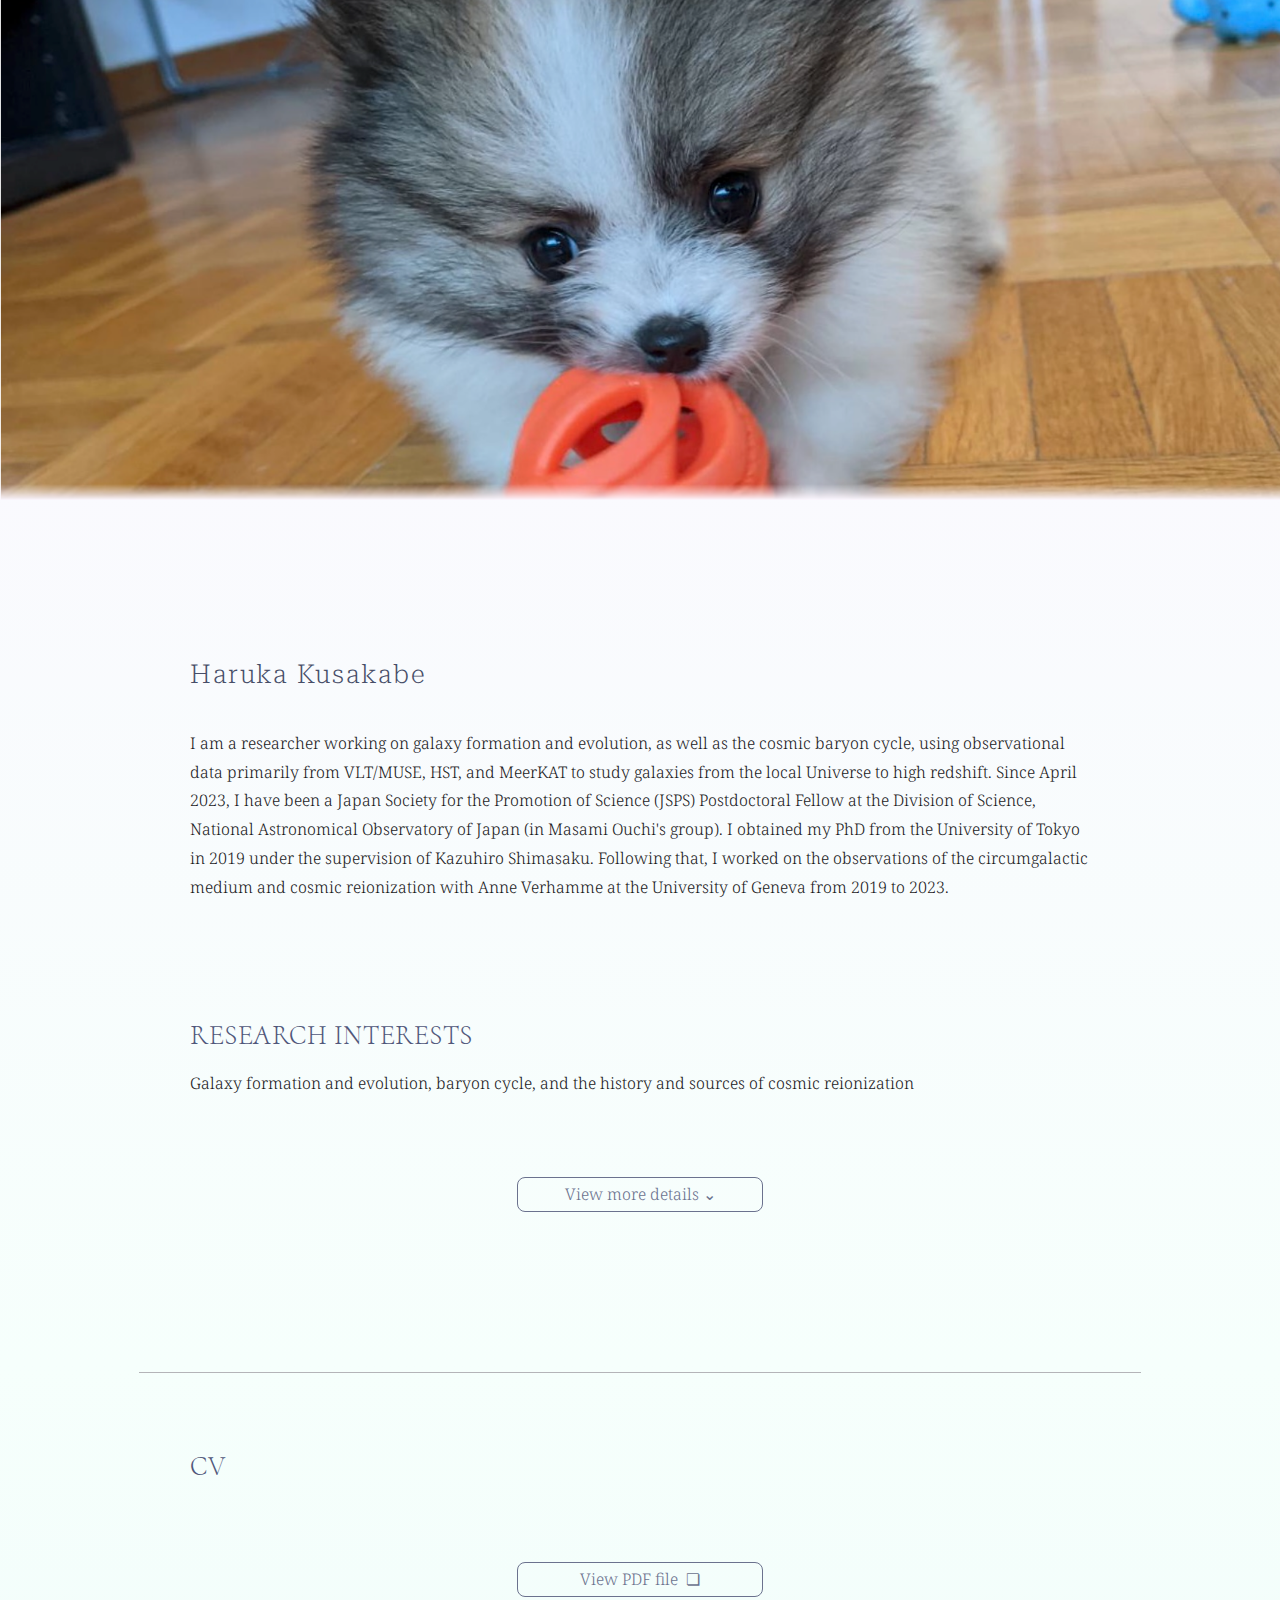
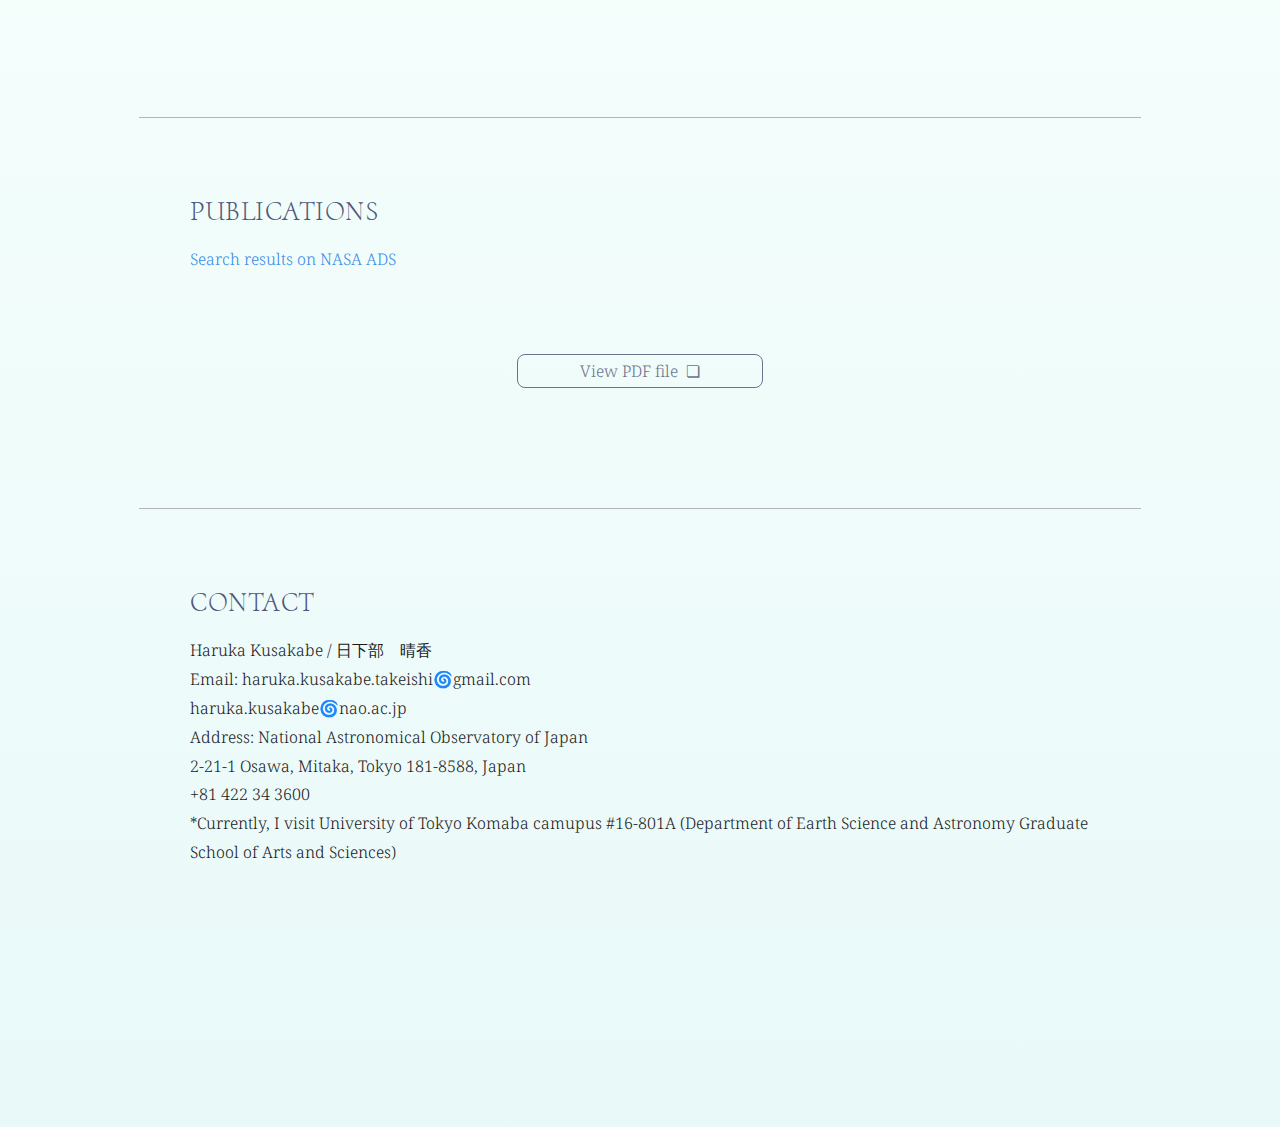
==== index.html @ 2bd5a1b7 "Update index.html" ====
<!DOCTYPE html>
<html lang="en">
  <head>
    <meta charset="UTF-8">
    <link rel="preconnect" href="https://fonts.googleapis.com">
    <link rel="preconnect" href="https://fonts.gstatic.com" crossorigin>
    <link href="https://fonts.googleapis.com/css2?family=Cormorant+Upright:wght@300;400;500;600;700&family=Noto+Serif:ital,wght@0,100..900;1,100..900&display=swap" rel="stylesheet">
    <link href="https://fonts.googleapis.com/css2?family=Roboto+Serif:ital,opsz,wght@0,8..144,100..900;1,8..144,100..900&display=swap" rel="stylesheet">

    <link rel="stylesheet" type="text/css" href="./style.css">

    <title>Haruka Kusakabe|日下部晴香 </title>
  </head>

  <body>
    <div id="main">
      <div id="top_pic" style="background-image:url('./pics/013.png');">
	<div id="blur_pic"></div>
      </div>
      


      <div class="wrapper">
	<div class="section">

	  <div id="name">
	    Haruka Kusakabe<br>
	  </div>
I am a researcher working on galaxy formation and evolution, as well as the cosmic baryon cycle, using observational data primarily from VLT/MUSE, HST, and MeerKAT to study galaxies from the local Universe to high redshift. Since April 2023, I have been a Japan Society for the Promotion of Science (JSPS) Postdoctoral Fellow at the Division of Science, National Astronomical Observatory of Japan (in Masami Ouchi's group). I obtained my PhD from the University of Tokyo in 2019 under the supervision of Kazuhiro Shimasaku. Following that, I worked on the observations of the circumgalactic medium and cosmic reionization with Anne Verhamme at the University of Geneva from 2019 to 2023. 
	</div>
      </div>


      <div class="wrapper">
	<div class="section">

	  <h1>RESEARCH INTERESTS</h1>

	  <div>
	    Galaxy formation and evolution, baryon cycle, and the history and sources of cosmic reionization
	  </div>

<div class="detail-area">
	    <input id="toggle1" class="toggle" type="checkbox">
	    <label class="toggle-label" for="toggle1"></label>
	    <div class="toggle-content">
	      <div class="hidden-pdf">
		<embed src="./research.pdf#toolbar=1&navpanes=0&zoom=35" type="application/pdf">
	      </div>
	    </div>
	  </div>

	</div>
      </div>

      <hr>

      <div class="wrapper">
	<div class="section">

	  <h1>CV</h1>

	  <div class="detail-area">
	    <a href="./cv.pdf" target="_blank"><div class="pdflink">View PDF file&nbsp;&nbsp;&#x274F;</div></a>
	  </div>

	</div>
      </div>

      <hr>

      <div class="wrapper">
	<div class="section">

	  <h1>PUBLICATIONS</h1>

	  <div>
	    <a href="https://ui.adsabs.harvard.edu/search/q=((author%3A%22Kusakabe%2C%20Haruka%22)%20AND%20year%3A2015-2024)&sort=date%20desc%2C%20bibcode%20desc&p_=0" target="_blank">Search results on NASA ADS</a>
	  </div>

	  <div class="detail-area">
	    <a href="publication_list.pdf" target="_blank"><div class="pdflink">View PDF file&nbsp;&nbsp;&#x274F;</div></a>
	  </div>

	</div>
      </div>

      <hr>

      <div class="wrapper">
	<div class="section">
	  
	  <h1>CONTACT</h1>
	  <div>
	    Haruka Kusakabe / 日下部　晴香<br>
	    Email: haruka.kusakabe.takeishi&#x1f300;gmail.com<br>
	    haruka.kusakabe&#x1f300;nao.ac.jp<br>
	    Address: National Astronomical Observatory of Japan<br>
	    2-21-1 Osawa, Mitaka, Tokyo 181-8588, Japan<br>
	    +81 422 34 3600<br>
	    *Currently, I visit University of Tokyo Komaba camupus #16-801A (Department of Earth Science and Astronomy Graduate School of Arts and Sciences)
	    </div>
	</div>
      </div>

    </div>
  </body>
</html>
---- style.css ----
body {
    margin:0;
    padding:0;
    color: #1a1a1c;
    background-color: #474E68;
}

#main {
    background-image: linear-gradient(#FCF7FF 0%, #F6FFFC 50%, #E9F9F9 100%);
    padding-bottom:140px;
}

hr {
    width:1000px;
    margin:0 auto;
    padding:0;
    border:1px solid #B4B4B8;
    border-top:none;
}

a {
    color: #378CE7;
    text-decoration: none;
}

a:visited {
    color: #378CE7;
}

#top_pic {
    position: relative;
    display: block;
    height:500px;
    background-position:center;
    background-repeat: no-repeat;
    background-size: 100%;
}

#blur_pic{
    position: absolute;
    bottom: 0;
    display: block;
    height:16px;
    width: 100%;
    background-color:#FCF7FF;
    mask-image: linear-gradient(to top, rgba(252, 247, 255, 1), transparent);
}

#name{
    margin:160px 0 40px 0 ;
    color: #474E68;
    font-size: 26px;
    font-family: "Roboto Serif", serif;
    font-optical-sizing: auto;
    font-weight: 200;
    font-style: normal;
    letter-spacing: 0.06em;
}


.wrapper {
    margin: 80px 0 120px 0;
}

.section{
    width:900px;
    margin: 0 auto;
    font-family: "Noto Serif", serif;
    font-optical-sizing: auto;
    font-weight: 300;
    font-style: normal;
    line-height:1.8em;
}


h1 {
    color:#50577A;
    font-size: 1.7em;
    font-family: "Cormorant Upright", serif;
    font-optical-sizing: auto;
    font-weight: 300;
    font-style: normal;
    letter-spacing:0.02em;
}

div.detail-area{
    margin-top:80px;
    text-align:center;
}

.toggle{
    display: none;
}

.toggle-label{
    display: inline-block;
    width:240px;
    margin-bottom:40px;
    padding: 2px;
    border: 1px solid #6B728E;
    border-radius:8px;
    color:#6B728E;
}

.toggle-label::before {
    content: 'View more details \0020 \0020 \0020 \2304';
}

.toggle-label:hover{
    cursor: pointer;
    background-color:#E3F4F4;
    transition: background-color .1s linear;
}

.toggle:checked + .toggle-label::before {
    content: 'Close \0020 \0020 \2303';
}

.toggle-content{
    height: 0;
    opacity: 0;
    transition: .5s;
    visibility: hidden;
}

.toggle:checked + .toggle-label + .toggle-content{
    height:600px;
    opacity: 1;
    visibility: visible;
    border: 1px solidn #484C4F;
    border-radius:4px;
    box-shadow: 10px 10px 5px #CCC;
}

.hidden-pdf{
    width:100%;
    height:100%;
}

embed {
    width: 100%;
    height: 100%;
    margin: 0 auto;
    border-radius:4px;
}

.pdflink {
    display: inline-block;
    width:240px;
    margin: 0 auto;
    padding: 2px;
    border: 1px solid #6B728E;
    border-radius:8px;
    color:#6B728E;
}

.pdflink:hover {
    background-color:#E3F4F4;
    transition: background-color .1s linear;
}
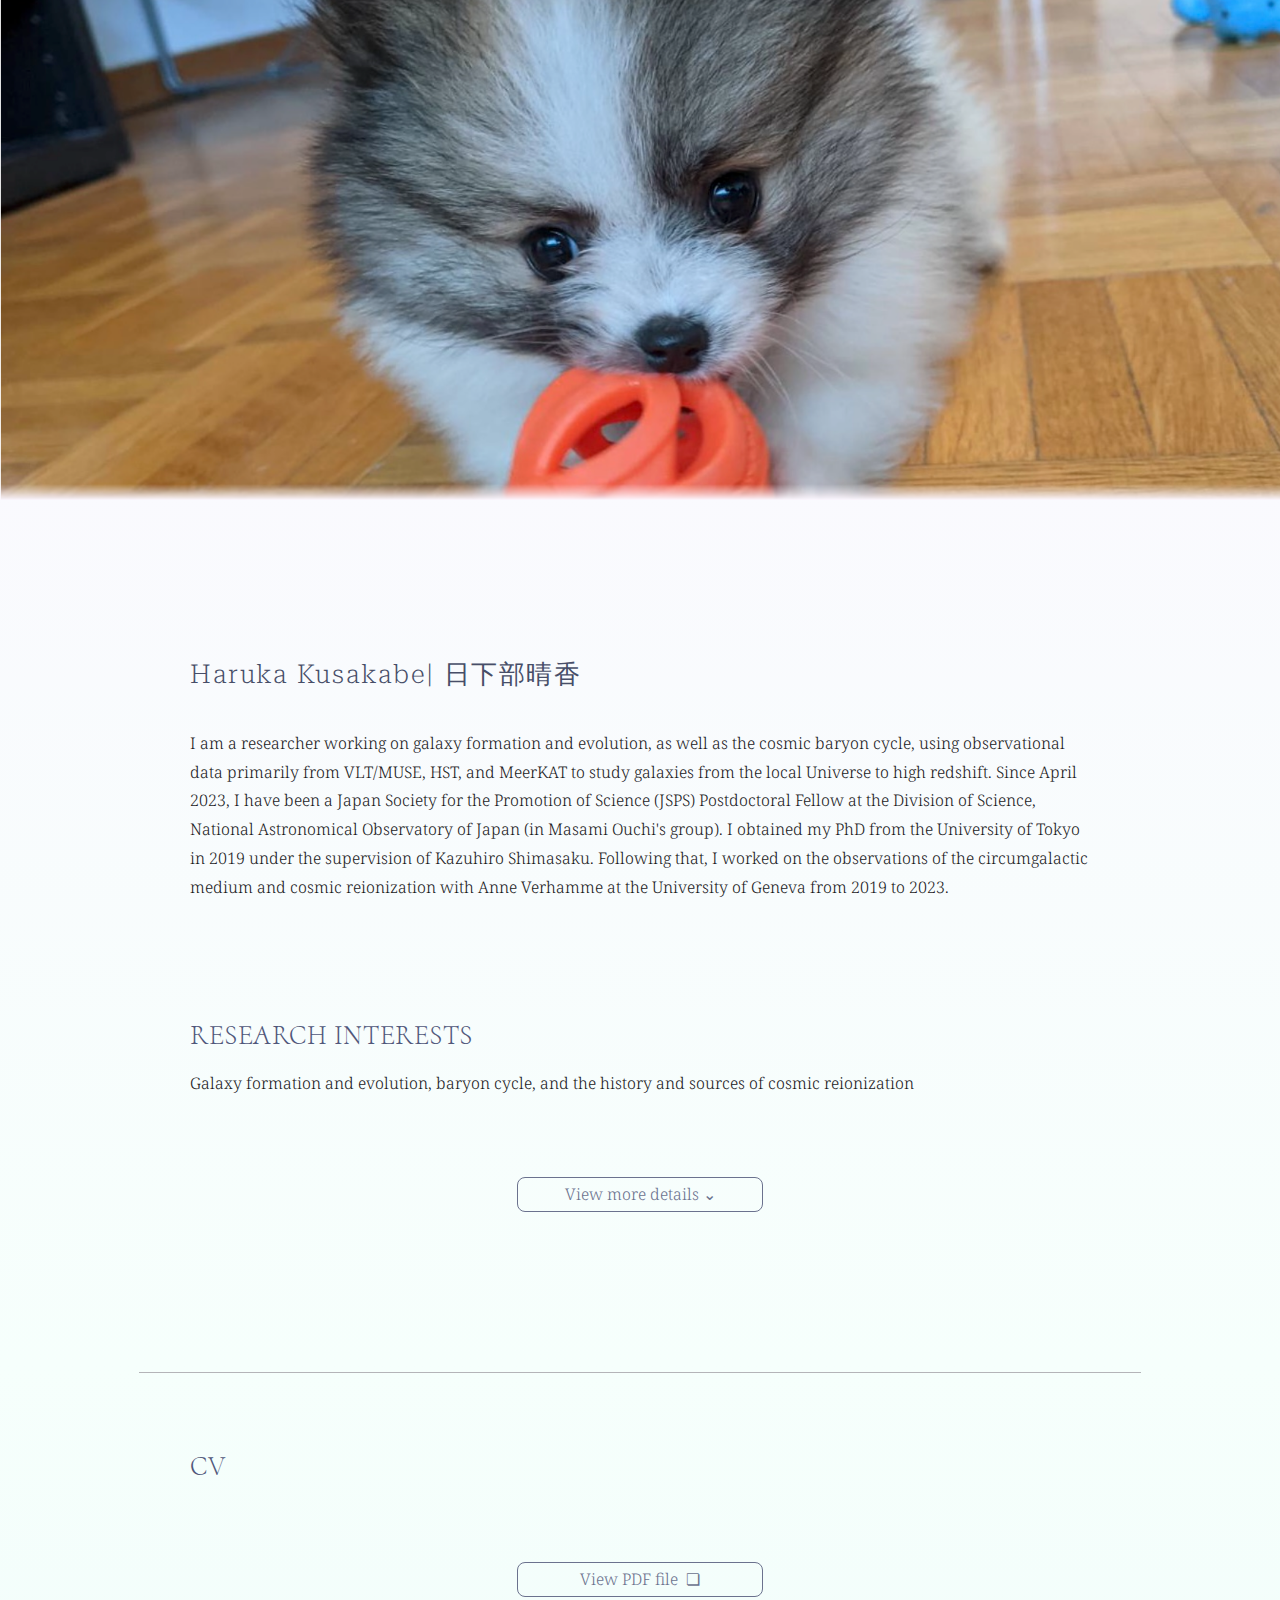
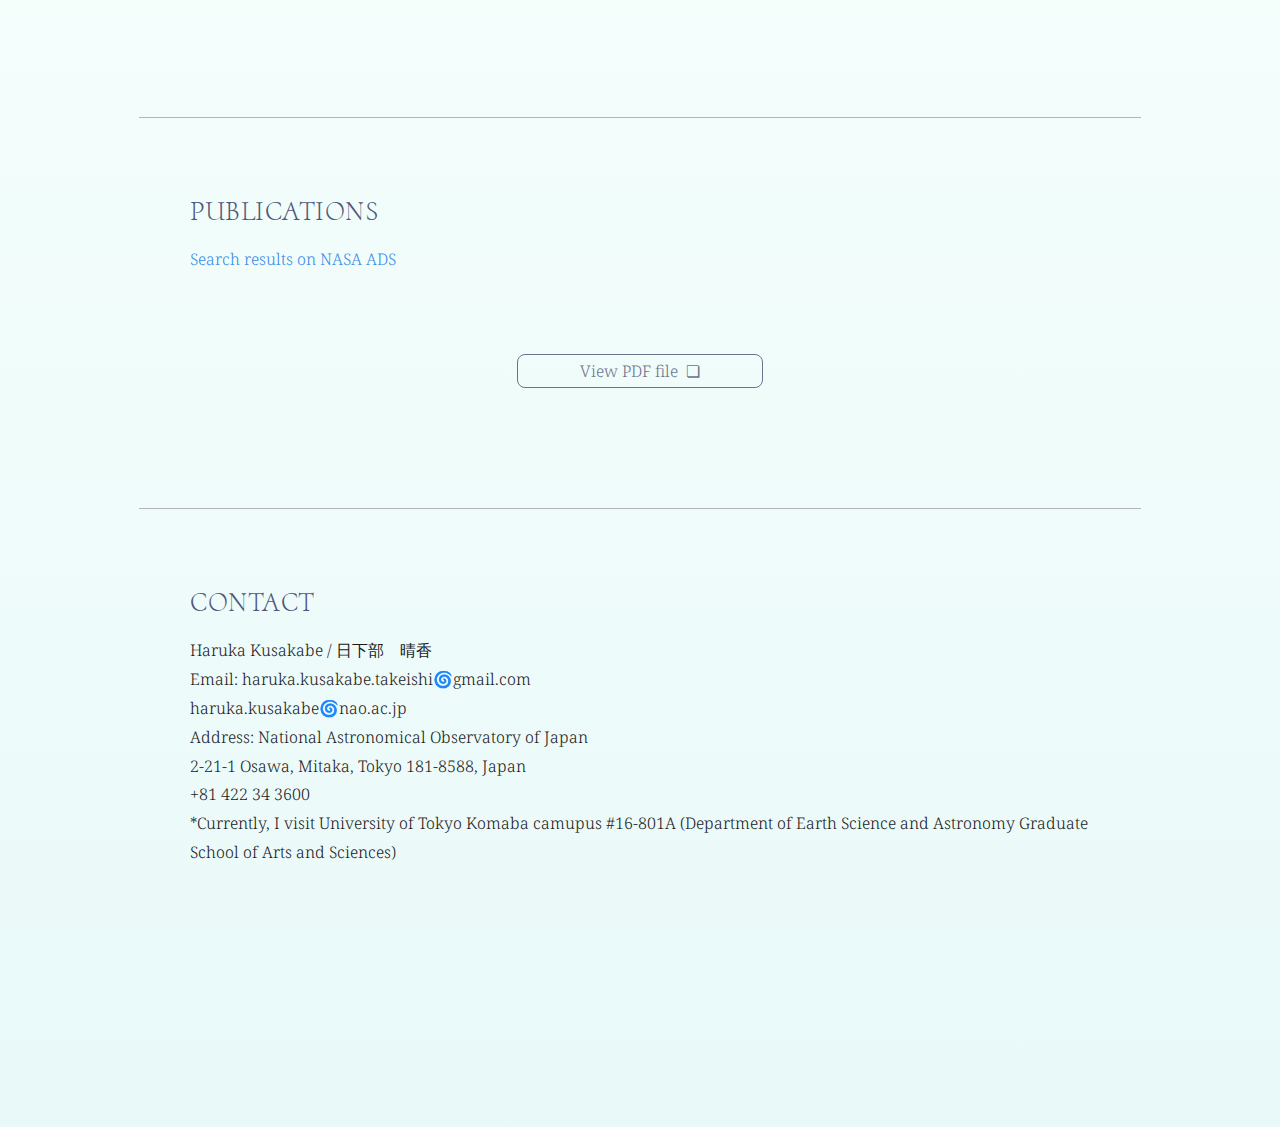
==== commit b00b9109: "Update index.html" ====
--- a/index.html
+++ b/index.html
@@ -24,7 +24,7 @@
 	<div class="section">
 
 	  <div id="name">
-	    Haruka Kusakabe<br>
+	    Haruka Kusakabe| 日下部晴香 <br>
 	  </div>
 I am a researcher working on galaxy formation and evolution, as well as the cosmic baryon cycle, using observational data primarily from VLT/MUSE, HST, and MeerKAT to study galaxies from the local Universe to high redshift. Since April 2023, I have been a Japan Society for the Promotion of Science (JSPS) Postdoctoral Fellow at the Division of Science, National Astronomical Observatory of Japan (in Masami Ouchi's group). I obtained my PhD from the University of Tokyo in 2019 under the supervision of Kazuhiro Shimasaku. Following that, I worked on the observations of the circumgalactic medium and cosmic reionization with Anne Verhamme at the University of Geneva from 2019 to 2023. 
 	</div>
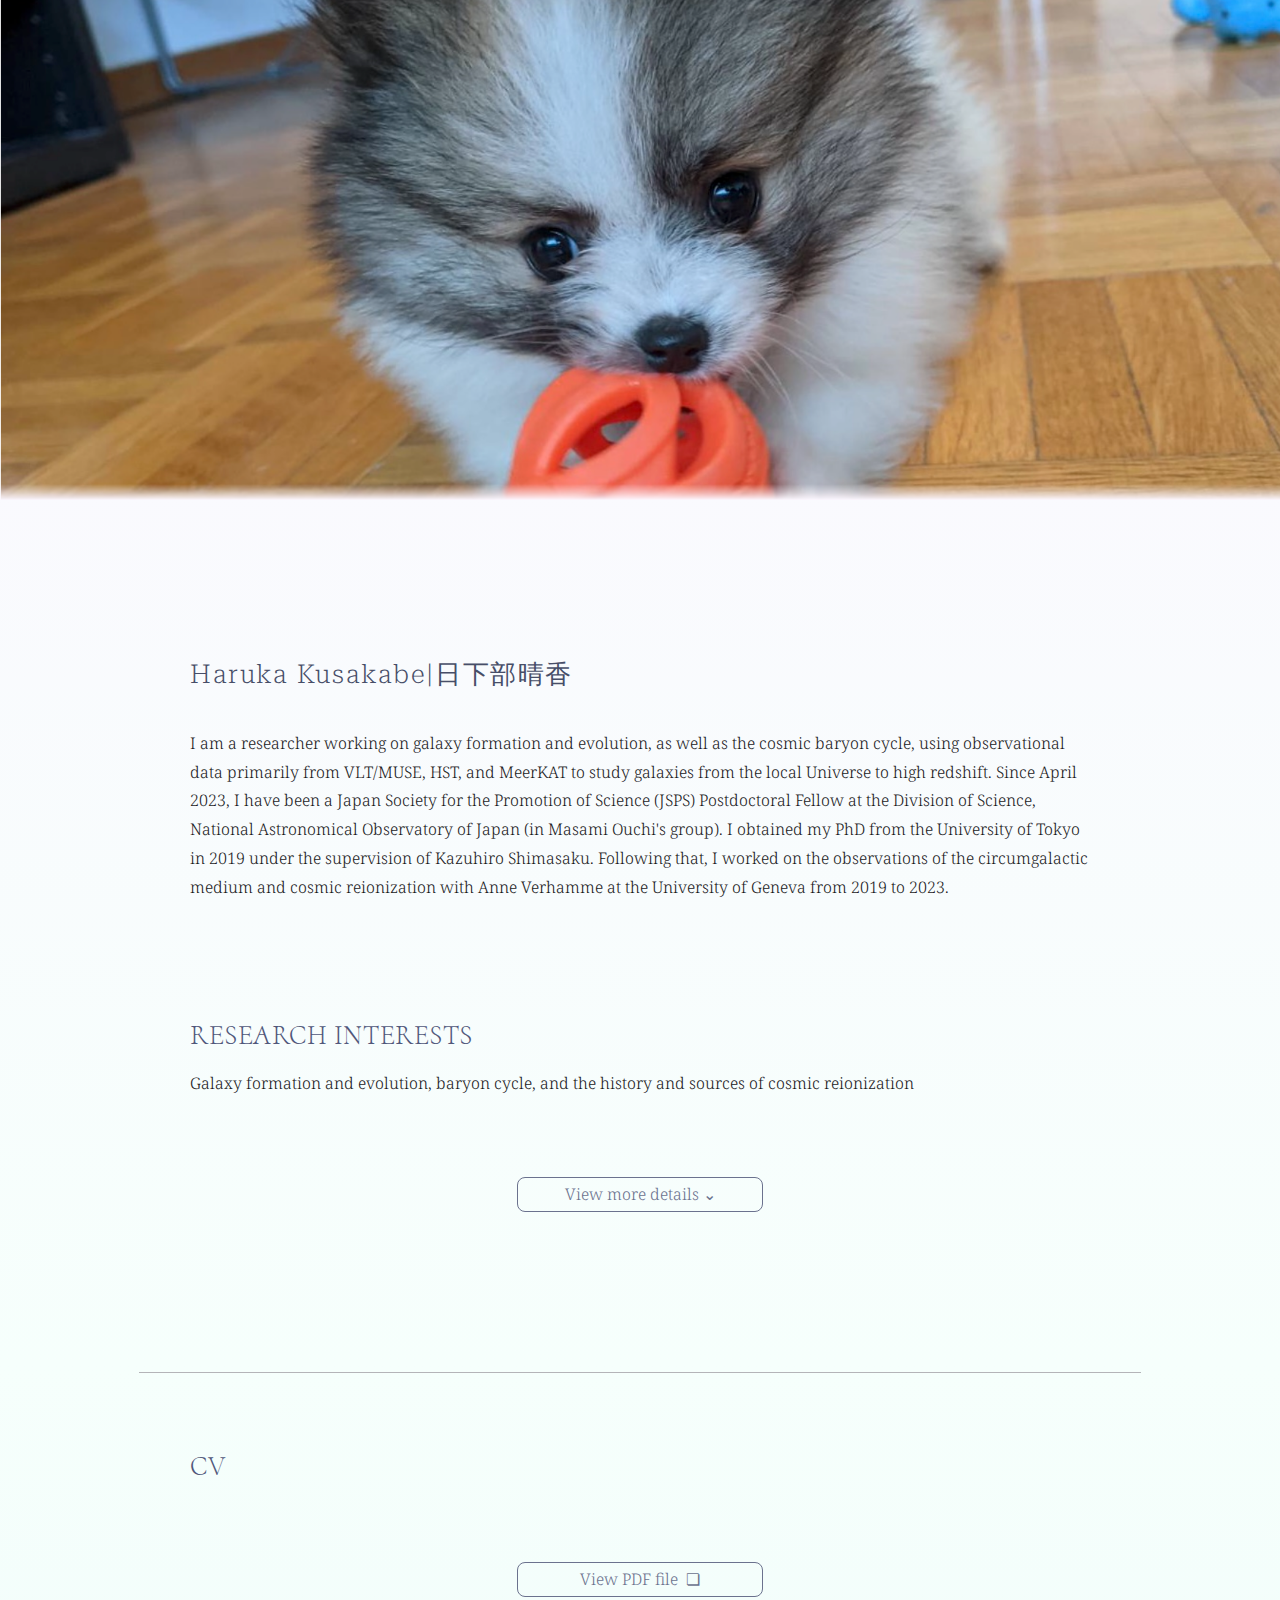
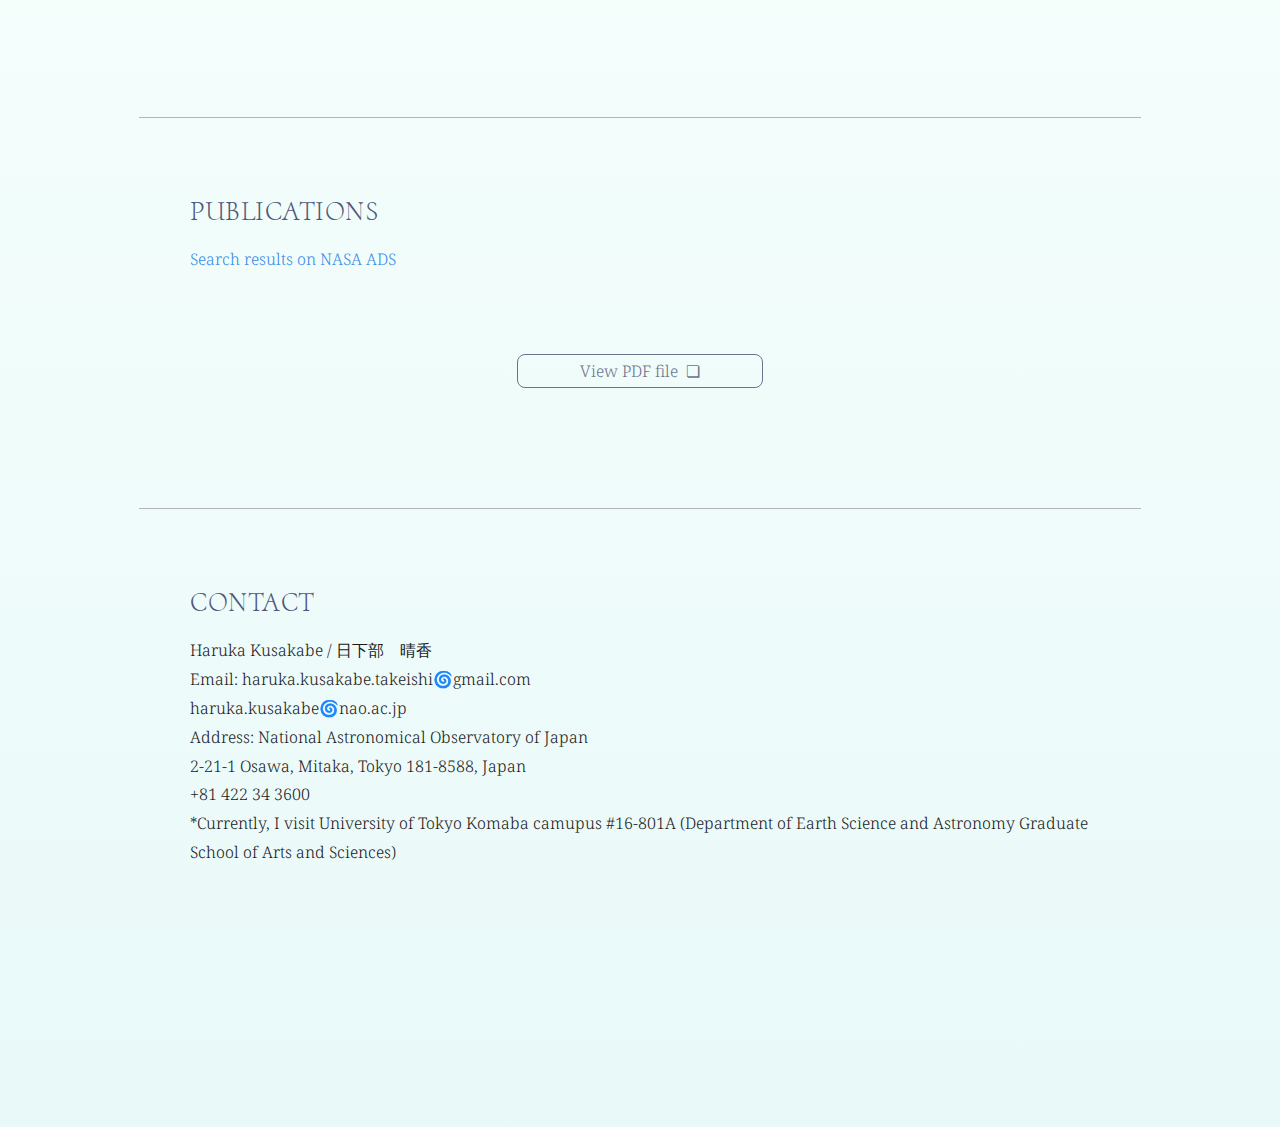
==== commit e0933a10: "Update index.html" ====
--- a/index.html
+++ b/index.html
@@ -24,7 +24,7 @@
 	<div class="section">
 
 	  <div id="name">
-	    Haruka Kusakabe| 日下部晴香 <br>
+	    Haruka Kusakabe|日下部晴香 <br>
 	  </div>
 I am a researcher working on galaxy formation and evolution, as well as the cosmic baryon cycle, using observational data primarily from VLT/MUSE, HST, and MeerKAT to study galaxies from the local Universe to high redshift. Since April 2023, I have been a Japan Society for the Promotion of Science (JSPS) Postdoctoral Fellow at the Division of Science, National Astronomical Observatory of Japan (in Masami Ouchi's group). I obtained my PhD from the University of Tokyo in 2019 under the supervision of Kazuhiro Shimasaku. Following that, I worked on the observations of the circumgalactic medium and cosmic reionization with Anne Verhamme at the University of Geneva from 2019 to 2023. 
 	</div>
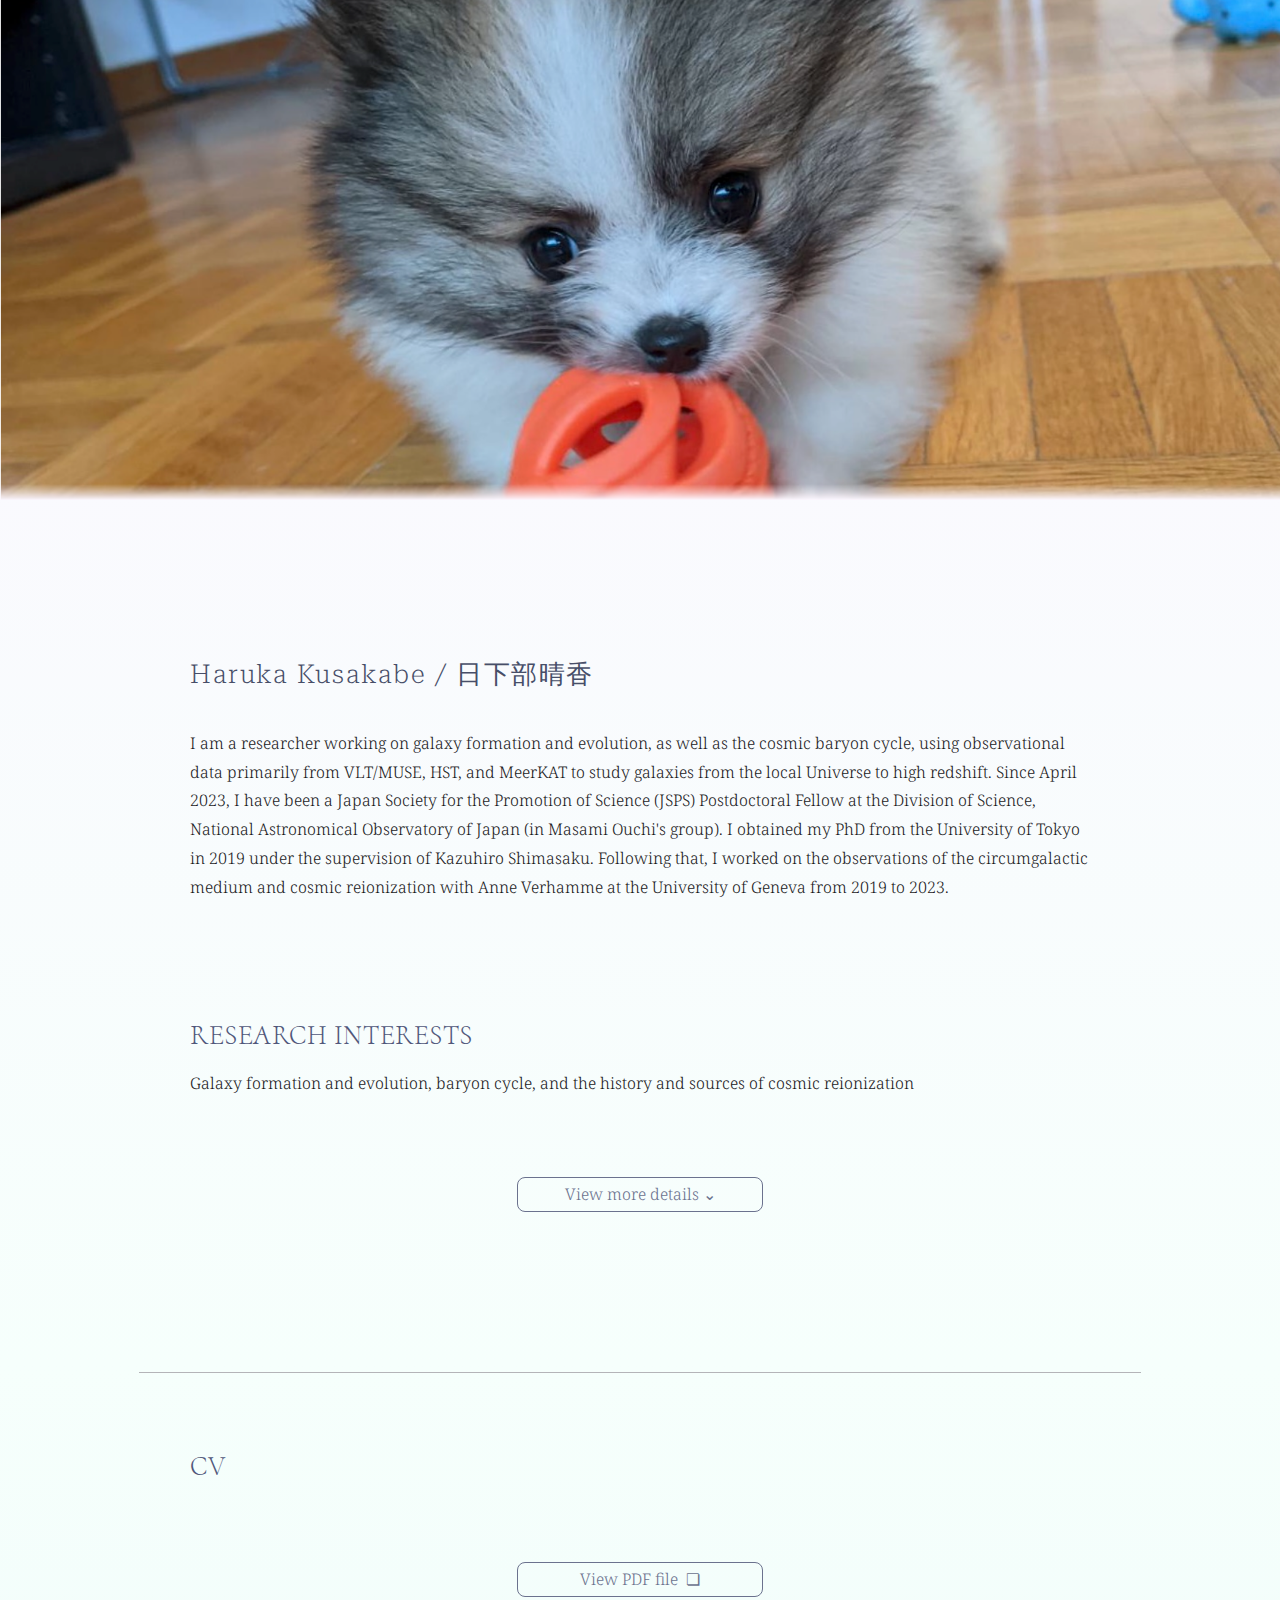
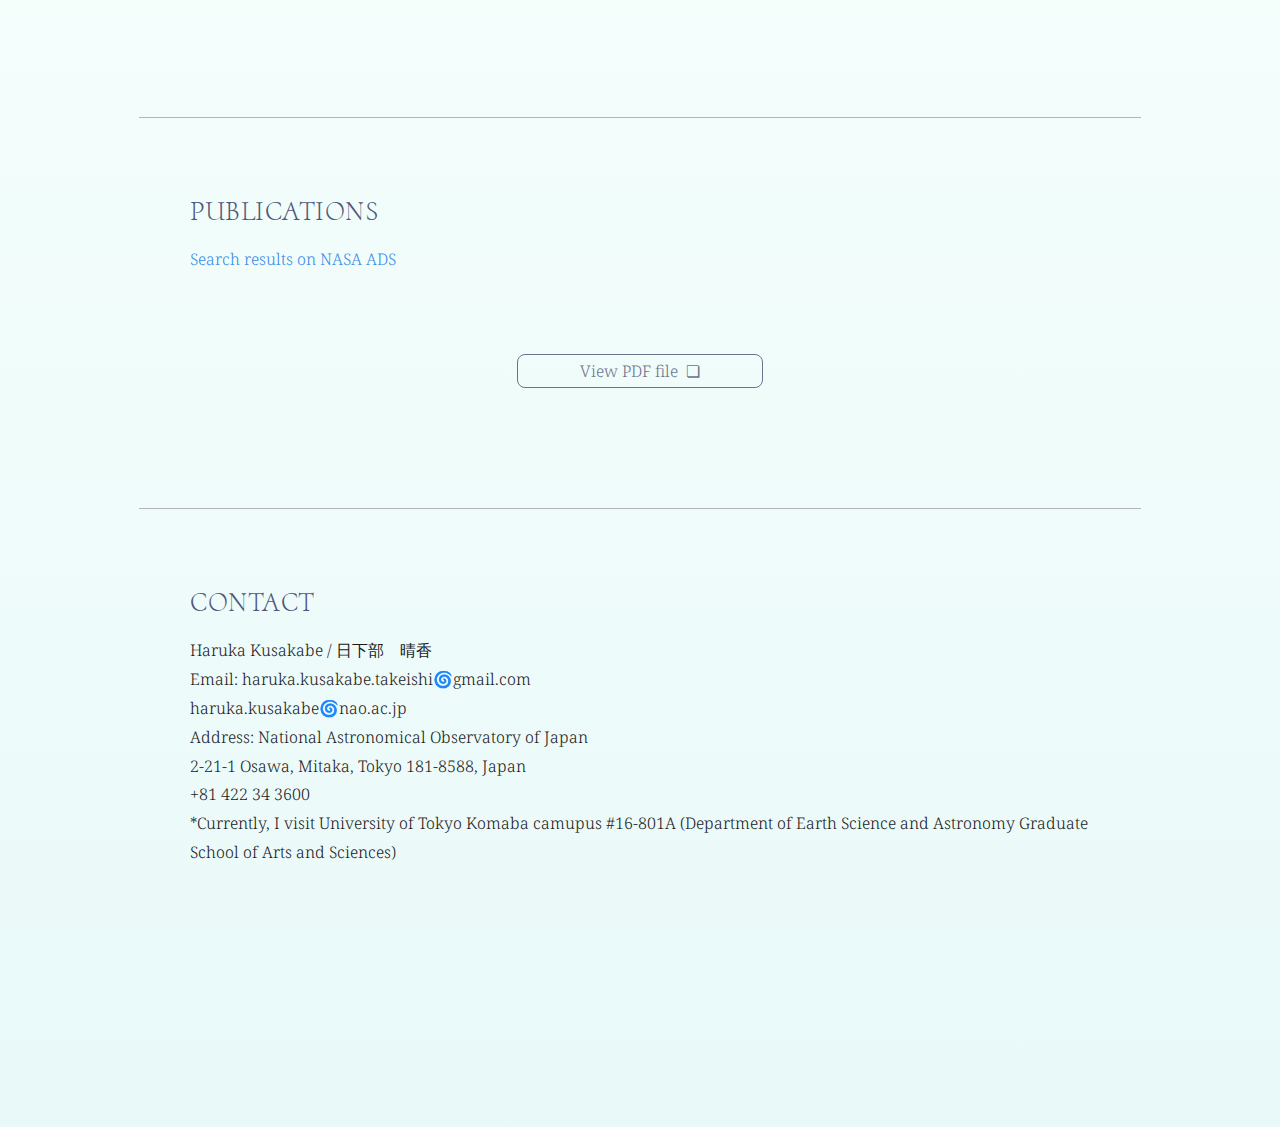
==== commit 15f1f135: "Update index.html" ====
--- a/index.html
+++ b/index.html
@@ -9,7 +9,7 @@
 
     <link rel="stylesheet" type="text/css" href="./style.css">
 
-    <title>Haruka Kusakabe|日下部晴香 </title>
+    <title>Haruka Kusakabe | 日下部晴香 </title>
   </head>
 
   <body>
@@ -24,7 +24,7 @@
 	<div class="section">
 
 	  <div id="name">
-	    Haruka Kusakabe|日下部晴香 <br>
+	    Haruka Kusakabe / 日下部晴香 <br>
 	  </div>
 I am a researcher working on galaxy formation and evolution, as well as the cosmic baryon cycle, using observational data primarily from VLT/MUSE, HST, and MeerKAT to study galaxies from the local Universe to high redshift. Since April 2023, I have been a Japan Society for the Promotion of Science (JSPS) Postdoctoral Fellow at the Division of Science, National Astronomical Observatory of Japan (in Masami Ouchi's group). I obtained my PhD from the University of Tokyo in 2019 under the supervision of Kazuhiro Shimasaku. Following that, I worked on the observations of the circumgalactic medium and cosmic reionization with Anne Verhamme at the University of Geneva from 2019 to 2023. 
 	</div>
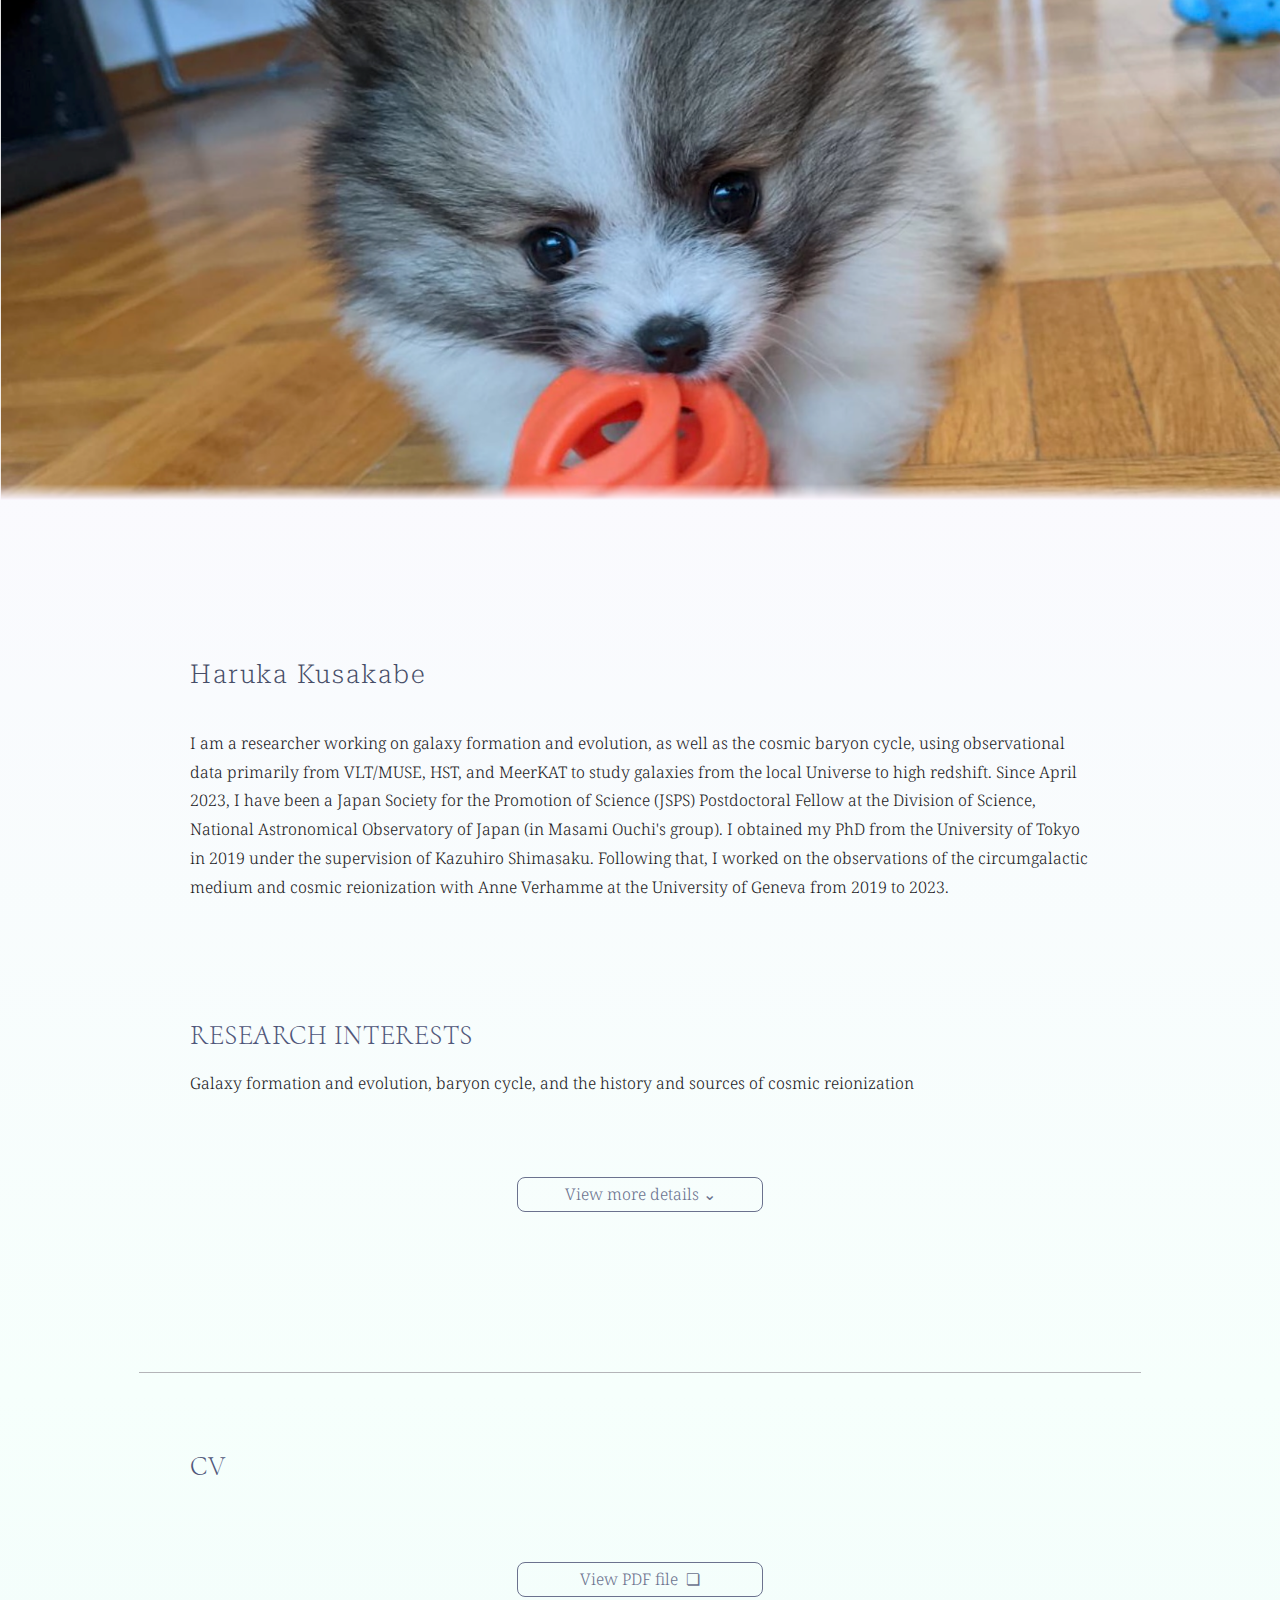
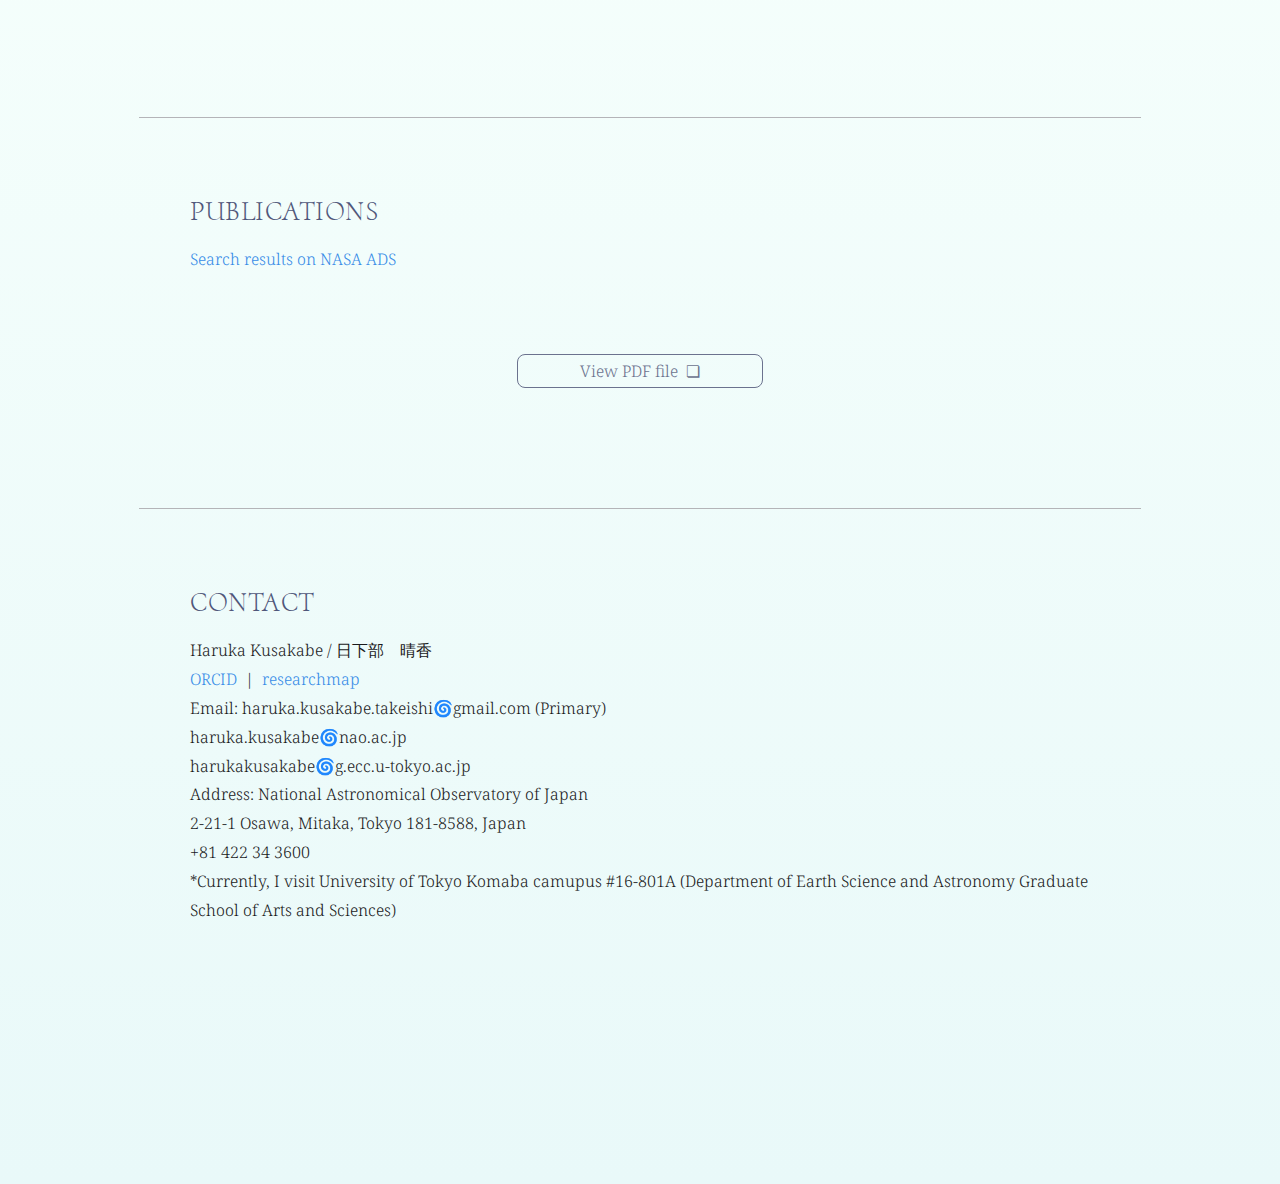
==== commit f73579ad: "Add files via upload" ====
--- a/index.html
+++ b/index.html
@@ -2,6 +2,8 @@
 <html lang="en">
   <head>
     <meta charset="UTF-8">
+    <title>Haruka Kusakabe | 日下部晴香 </title>
+    <meta name="author" content="Haruka Kusakabe"
     <link rel="preconnect" href="https://fonts.googleapis.com">
     <link rel="preconnect" href="https://fonts.gstatic.com" crossorigin>
     <link href="https://fonts.googleapis.com/css2?family=Cormorant+Upright:wght@300;400;500;600;700&family=Noto+Serif:ital,wght@0,100..900;1,100..900&display=swap" rel="stylesheet">
@@ -9,7 +11,6 @@
 
     <link rel="stylesheet" type="text/css" href="./style.css">
 
-    <title>Haruka Kusakabe | 日下部晴香 </title>
   </head>
 
   <body>
@@ -24,7 +25,7 @@
 	<div class="section">
 
 	  <div id="name">
-	    Haruka Kusakabe / 日下部晴香 <br>
+	    Haruka Kusakabe<br>
 	  </div>
 I am a researcher working on galaxy formation and evolution, as well as the cosmic baryon cycle, using observational data primarily from VLT/MUSE, HST, and MeerKAT to study galaxies from the local Universe to high redshift. Since April 2023, I have been a Japan Society for the Promotion of Science (JSPS) Postdoctoral Fellow at the Division of Science, National Astronomical Observatory of Japan (in Masami Ouchi's group). I obtained my PhD from the University of Tokyo in 2019 under the supervision of Kazuhiro Shimasaku. Following that, I worked on the observations of the circumgalactic medium and cosmic reionization with Anne Verhamme at the University of Geneva from 2019 to 2023. 
 	</div>
@@ -93,8 +94,10 @@
 	  <h1>CONTACT</h1>
 	  <div>
 	    Haruka Kusakabe / 日下部　晴香<br>
-	    Email: haruka.kusakabe.takeishi&#x1f300;gmail.com<br>
+	    <a href="https://orcid.org/0000-0002-3801-434X" target="_blank">ORCID</a>&nbsp;&nbsp;|&nbsp;&nbsp;<a href="https://researchmap.jp/haruka_kusakabe" target="_blank">researchmap</a><br>
+	    Email: haruka.kusakabe.takeishi&#x1f300;gmail.com (Primary)<br>
 	    haruka.kusakabe&#x1f300;nao.ac.jp<br>
+	    harukakusakabe&#x1f300;g.ecc.u-tokyo.ac.jp<br>
 	    Address: National Astronomical Observatory of Japan<br>
 	    2-21-1 Osawa, Mitaka, Tokyo 181-8588, Japan<br>
 	    +81 422 34 3600<br>
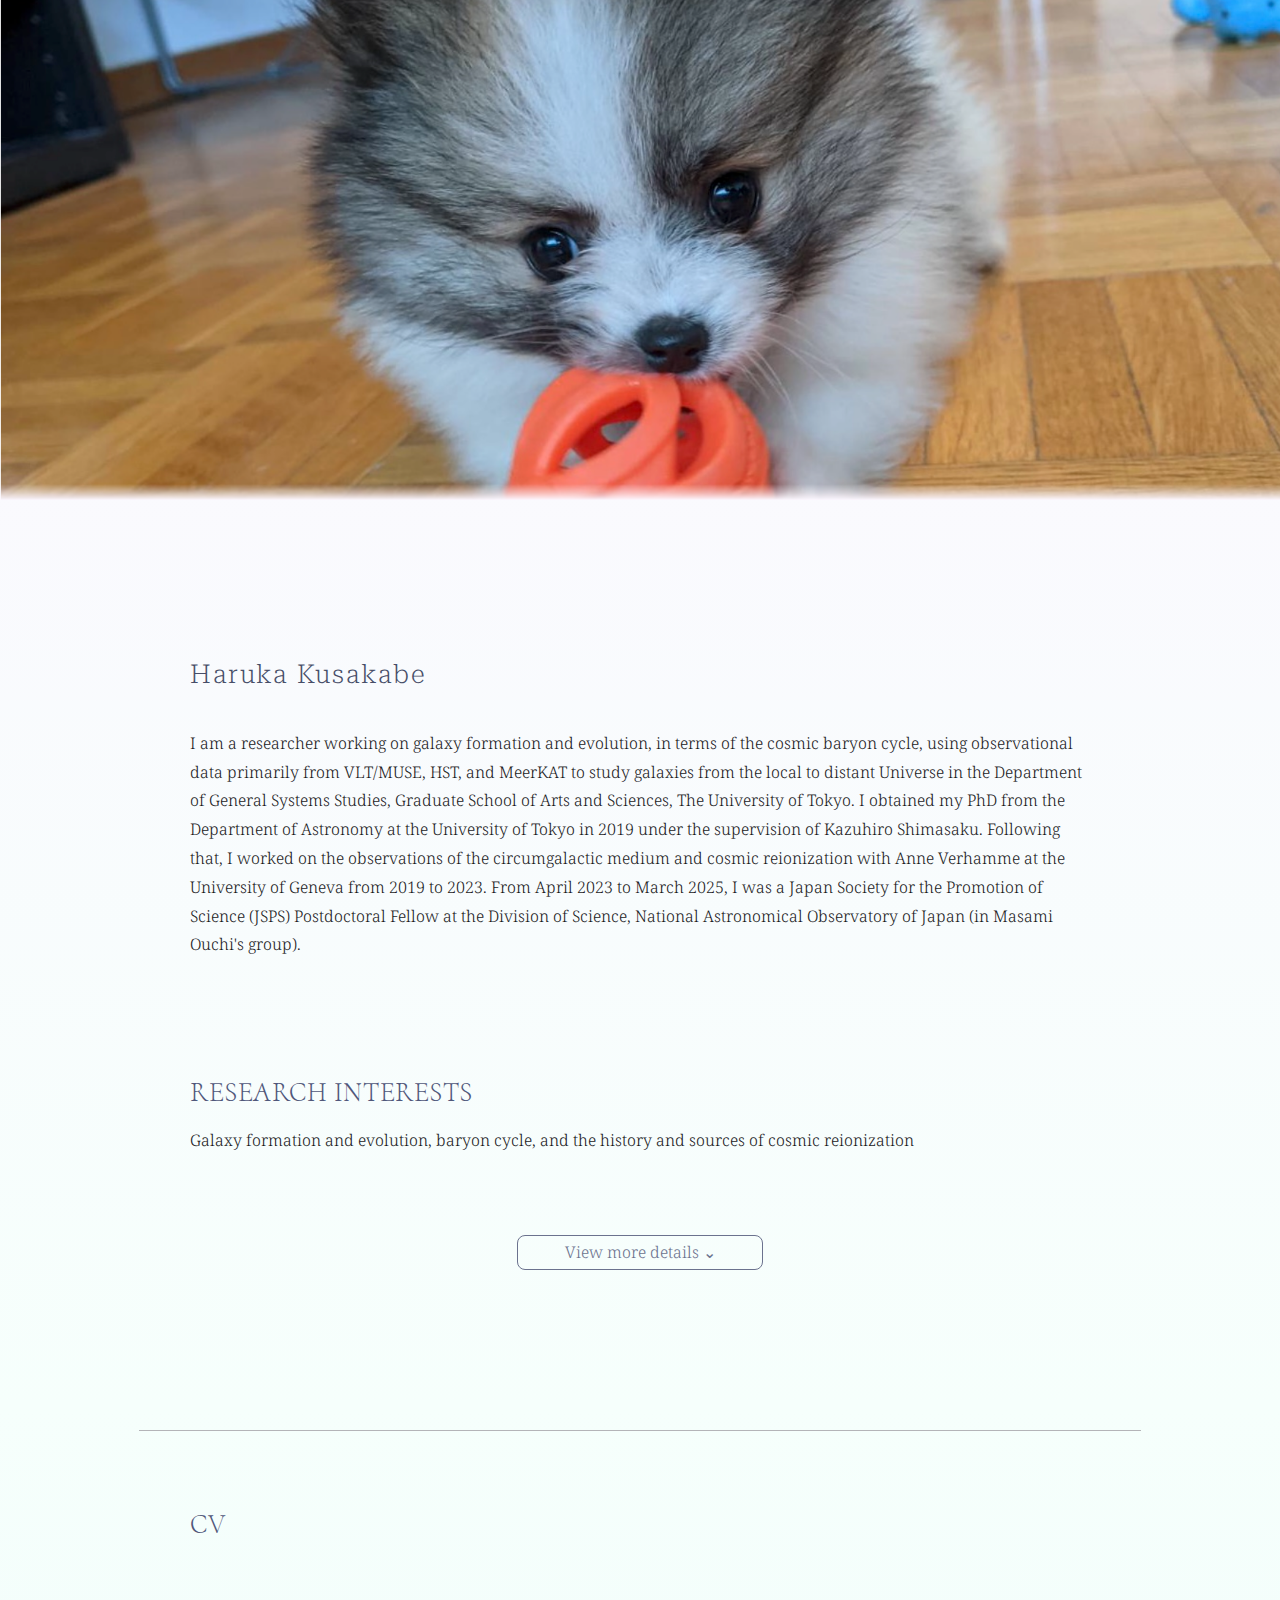
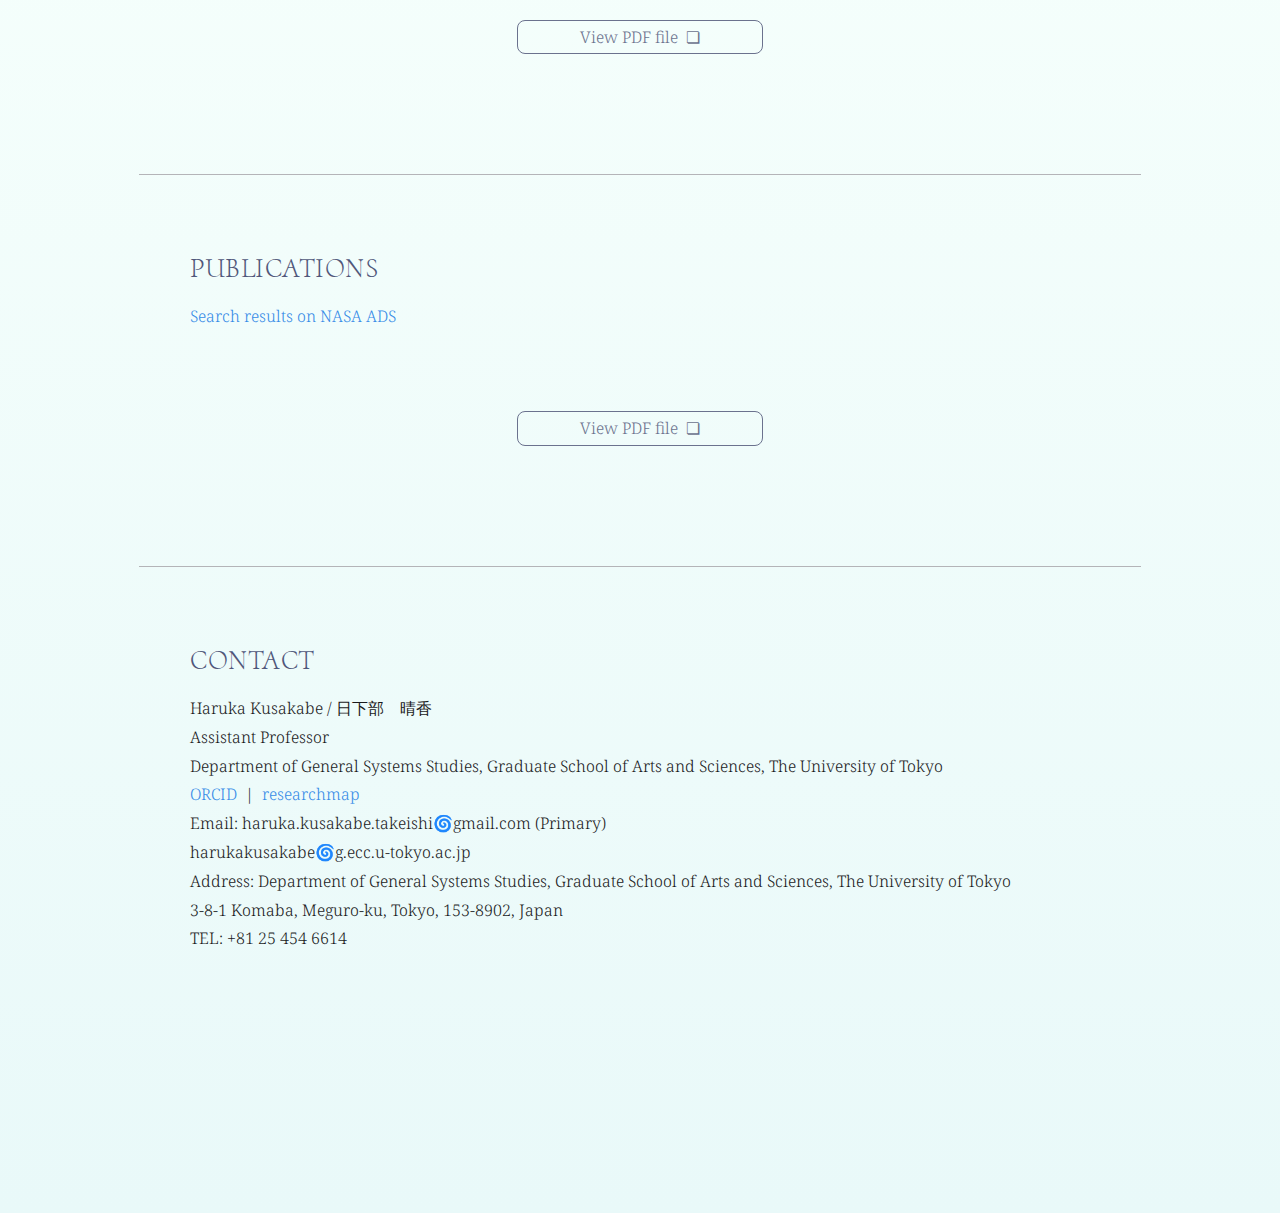
==== commit 8b1cd875: "Add files via upload" ====
--- a/index.html
+++ b/index.html
@@ -27,7 +27,8 @@
 	  <div id="name">
 	    Haruka Kusakabe<br>
 	  </div>
-I am a researcher working on galaxy formation and evolution, as well as the cosmic baryon cycle, using observational data primarily from VLT/MUSE, HST, and MeerKAT to study galaxies from the local Universe to high redshift. Since April 2023, I have been a Japan Society for the Promotion of Science (JSPS) Postdoctoral Fellow at the Division of Science, National Astronomical Observatory of Japan (in Masami Ouchi's group). I obtained my PhD from the University of Tokyo in 2019 under the supervision of Kazuhiro Shimasaku. Following that, I worked on the observations of the circumgalactic medium and cosmic reionization with Anne Verhamme at the University of Geneva from 2019 to 2023. 
+I am a researcher working on galaxy formation and evolution, in terms of the cosmic baryon cycle, using observational data primarily from VLT/MUSE, HST, and MeerKAT to study galaxies from the local to distant Universe in the Department of General Systems Studies, Graduate School of Arts and Sciences, The University of Tokyo. 
+I obtained my PhD from the Department of Astronomy at the University of Tokyo in 2019 under the supervision of Kazuhiro Shimasaku. Following that, I worked on the observations of the circumgalactic medium and cosmic reionization with Anne Verhamme at the University of Geneva from 2019 to 2023. From April 2023 to March 2025, I was a Japan Society for the Promotion of Science (JSPS) Postdoctoral Fellow at the Division of Science, National Astronomical Observatory of Japan (in Masami Ouchi's group). 
 	</div>
       </div>
 
@@ -94,14 +95,15 @@
 	  <h1>CONTACT</h1>
 	  <div>
 	    Haruka Kusakabe / 日下部　晴香<br>
+	    Assistant Professor<br>
+	    Department of General Systems Studies, Graduate School of Arts and Sciences, The University of Tokyo<br>
 	    <a href="https://orcid.org/0000-0002-3801-434X" target="_blank">ORCID</a>&nbsp;&nbsp;|&nbsp;&nbsp;<a href="https://researchmap.jp/haruka_kusakabe" target="_blank">researchmap</a><br>
 	    Email: haruka.kusakabe.takeishi&#x1f300;gmail.com (Primary)<br>
-	    haruka.kusakabe&#x1f300;nao.ac.jp<br>
 	    harukakusakabe&#x1f300;g.ecc.u-tokyo.ac.jp<br>
-	    Address: National Astronomical Observatory of Japan<br>
-	    2-21-1 Osawa, Mitaka, Tokyo 181-8588, Japan<br>
-	    +81 422 34 3600<br>
-	    *Currently, I visit University of Tokyo Komaba camupus #16-801A (Department of Earth Science and Astronomy Graduate School of Arts and Sciences)
+	    Address: Department of General Systems Studies, Graduate School of Arts and Sciences, The University of Tokyo<br>
+	    3-8-1 Komaba, Meguro-ku, Tokyo, 153-8902, Japan<br>
+	    TEL: +81 25 454 6614 <br>
+	   
 	    </div>
 	</div>
       </div>
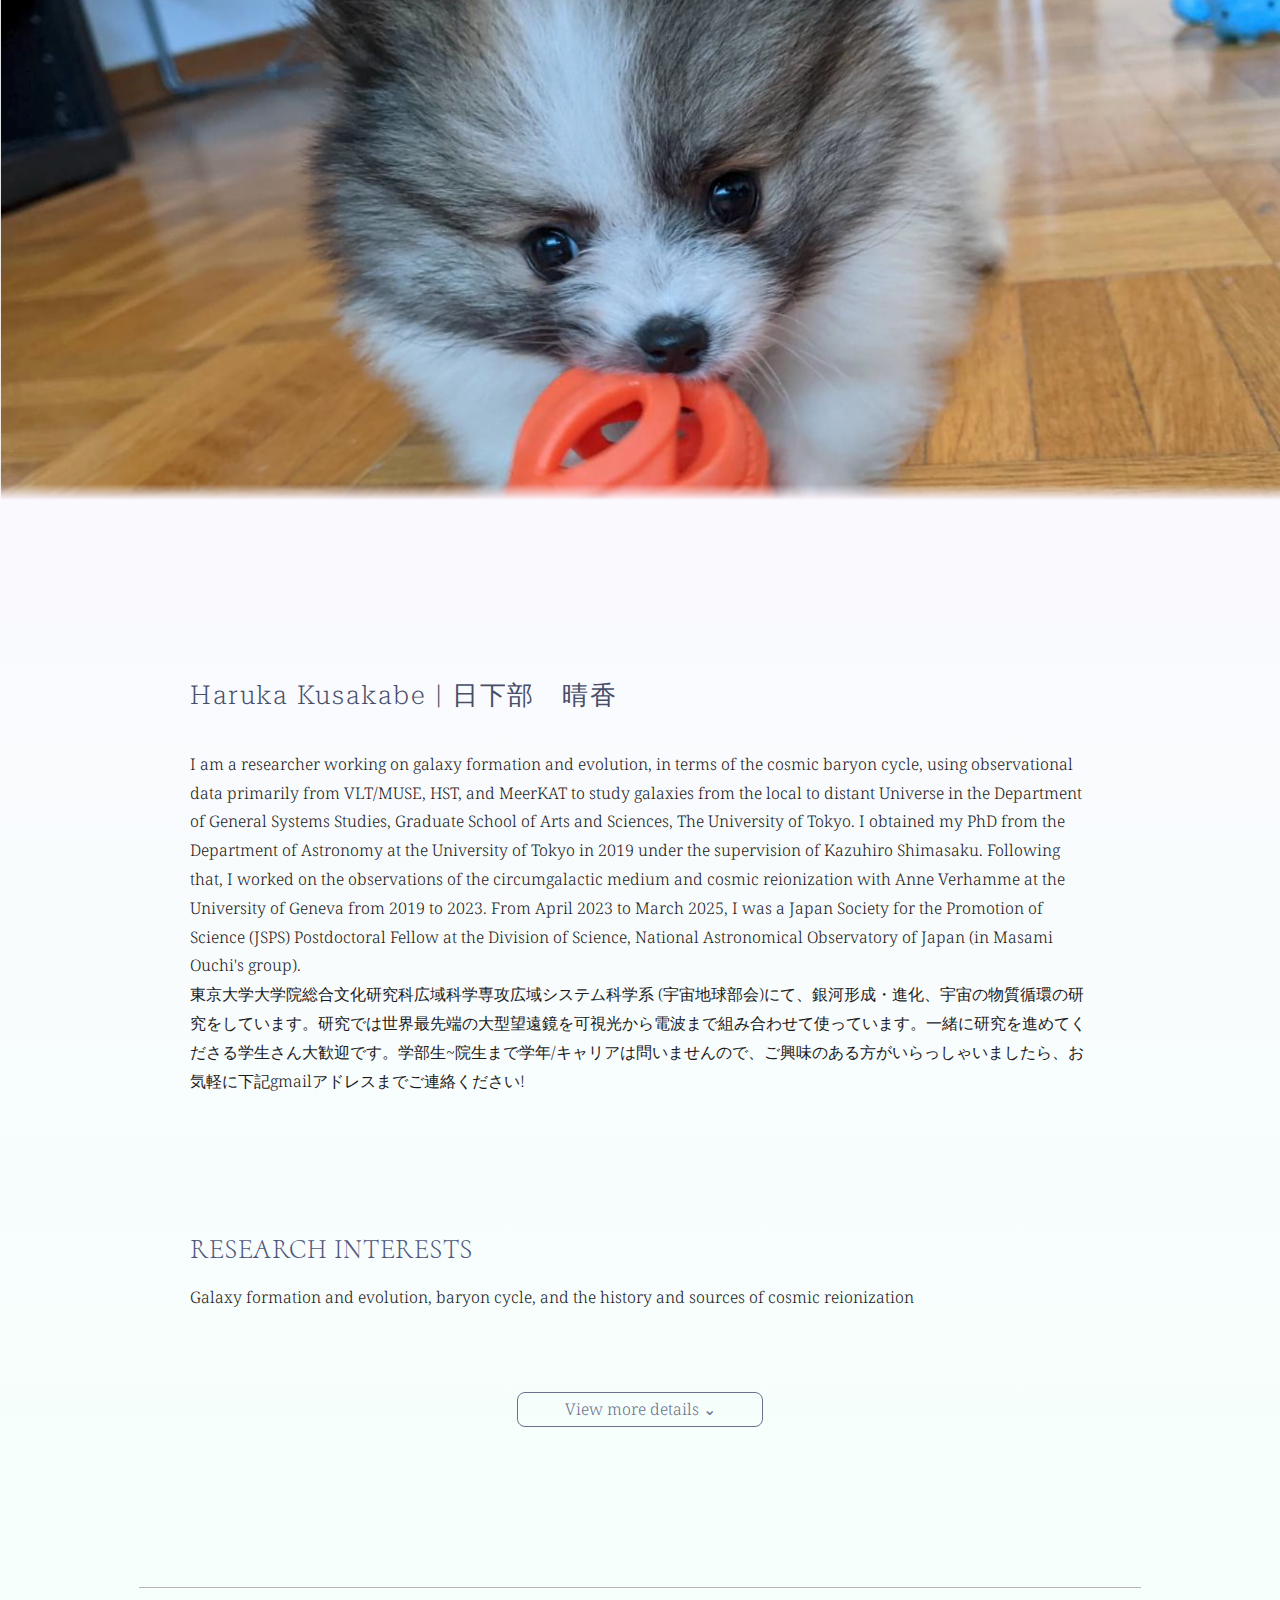
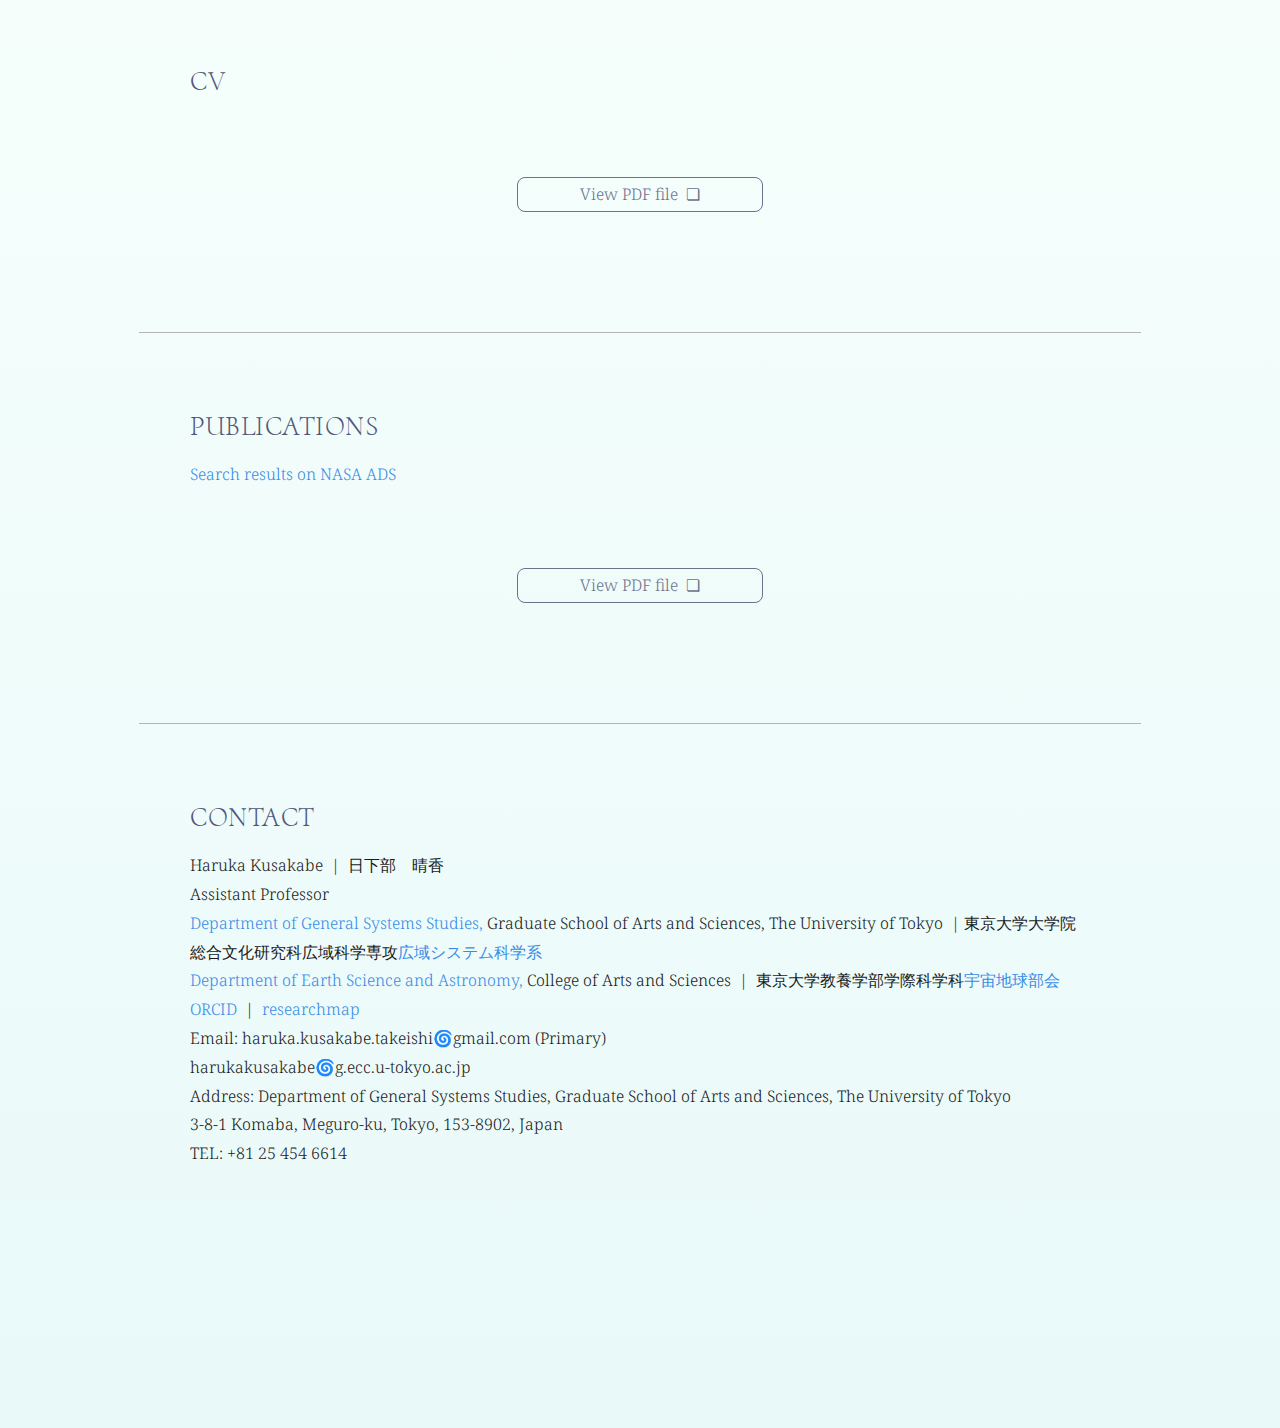
==== commit b2958647: "Add files via upload" ====
--- a/index.html
+++ b/index.html
@@ -2,7 +2,7 @@
 <html lang="en">
   <head>
     <meta charset="UTF-8">
-    <title>Haruka Kusakabe | 日下部晴香 </title>
+    <title>Haruka Kusakabe&nbsp;|&nbsp;日下部晴香 </title>
     <meta name="author" content="Haruka Kusakabe"
     <link rel="preconnect" href="https://fonts.googleapis.com">
     <link rel="preconnect" href="https://fonts.gstatic.com" crossorigin>
@@ -21,16 +21,19 @@
       
 
 
-      <div class="wrapper">
+    　<div class="wrapper">
 	<div class="section">
 
 	  <div id="name">
-	    Haruka Kusakabe<br>
+	    Haruka Kusakabe&nbsp;|&nbsp;日下部　晴香<br>
 	  </div>
 I am a researcher working on galaxy formation and evolution, in terms of the cosmic baryon cycle, using observational data primarily from VLT/MUSE, HST, and MeerKAT to study galaxies from the local to distant Universe in the Department of General Systems Studies, Graduate School of Arts and Sciences, The University of Tokyo. 
-I obtained my PhD from the Department of Astronomy at the University of Tokyo in 2019 under the supervision of Kazuhiro Shimasaku. Following that, I worked on the observations of the circumgalactic medium and cosmic reionization with Anne Verhamme at the University of Geneva from 2019 to 2023. From April 2023 to March 2025, I was a Japan Society for the Promotion of Science (JSPS) Postdoctoral Fellow at the Division of Science, National Astronomical Observatory of Japan (in Masami Ouchi's group). 
+I obtained my PhD from the Department of Astronomy at the University of Tokyo in 2019 under the supervision of Kazuhiro Shimasaku. Following that, I worked on the observations of the circumgalactic medium and cosmic reionization with Anne Verhamme at the University of Geneva from 2019 to 2023. From April 2023 to March 2025, I was a Japan Society for the Promotion of Science (JSPS) Postdoctoral Fellow at the Division of Science, National Astronomical Observatory of Japan (in Masami Ouchi's group). <br>
+
+東京大学大学院総合文化研究科広域科学専攻広域システム科学系 (宇宙地球部会)にて、銀河形成・進化、宇宙の物質循環の研究をしています。研究では世界最先端の大型望遠鏡を可視光から電波まで組み合わせて使っています。一緒に研究を進めてくださる学生さん大歓迎です。学部生~院生まで学年/キャリアは問いませんので、ご興味のある方がいらっしゃいましたら、お気軽に下記gmailアドレスまでご連絡ください! 
 	</div>
-      </div>
+    　</div>
+
 
 
       <div class="wrapper">
@@ -94,9 +97,10 @@
 	  
 	  <h1>CONTACT</h1>
 	  <div>
-	    Haruka Kusakabe / 日下部　晴香<br>
+	    Haruka Kusakabe&nbsp;&nbsp;|&nbsp;&nbsp;日下部　晴香<br>
 	    Assistant Professor<br>
-	    Department of General Systems Studies, Graduate School of Arts and Sciences, The University of Tokyo<br>
+	    <a href="https://system.c.u-tokyo.ac.jp/p-graduate/guide.html" target="_blank">Department of General Systems Studies, </a>Graduate School of Arts and Sciences, The University of Tokyo &nbsp;|&nbsp;東京大学大学院総合文化研究科広域科学専攻<a href="https://system.c.u-tokyo.ac.jp/p-graduate/guide.html" target="_blank">広域システム科学系 </a><br>
+	    <a href="https://ea.c.u-tokyo.ac.jp/home/" target="_blank">Department of Earth Science and Astronomy,</a> College of Arts and Sciences &nbsp;|&nbsp; 東京大学教養学部学際科学科<a href="https://ea.c.u-tokyo.ac.jp/home/" target="_blank">宇宙地球部会</a><br>
 	    <a href="https://orcid.org/0000-0002-3801-434X" target="_blank">ORCID</a>&nbsp;&nbsp;|&nbsp;&nbsp;<a href="https://researchmap.jp/haruka_kusakabe" target="_blank">researchmap</a><br>
 	    Email: haruka.kusakabe.takeishi&#x1f300;gmail.com (Primary)<br>
 	    harukakusakabe&#x1f300;g.ecc.u-tokyo.ac.jp<br>
